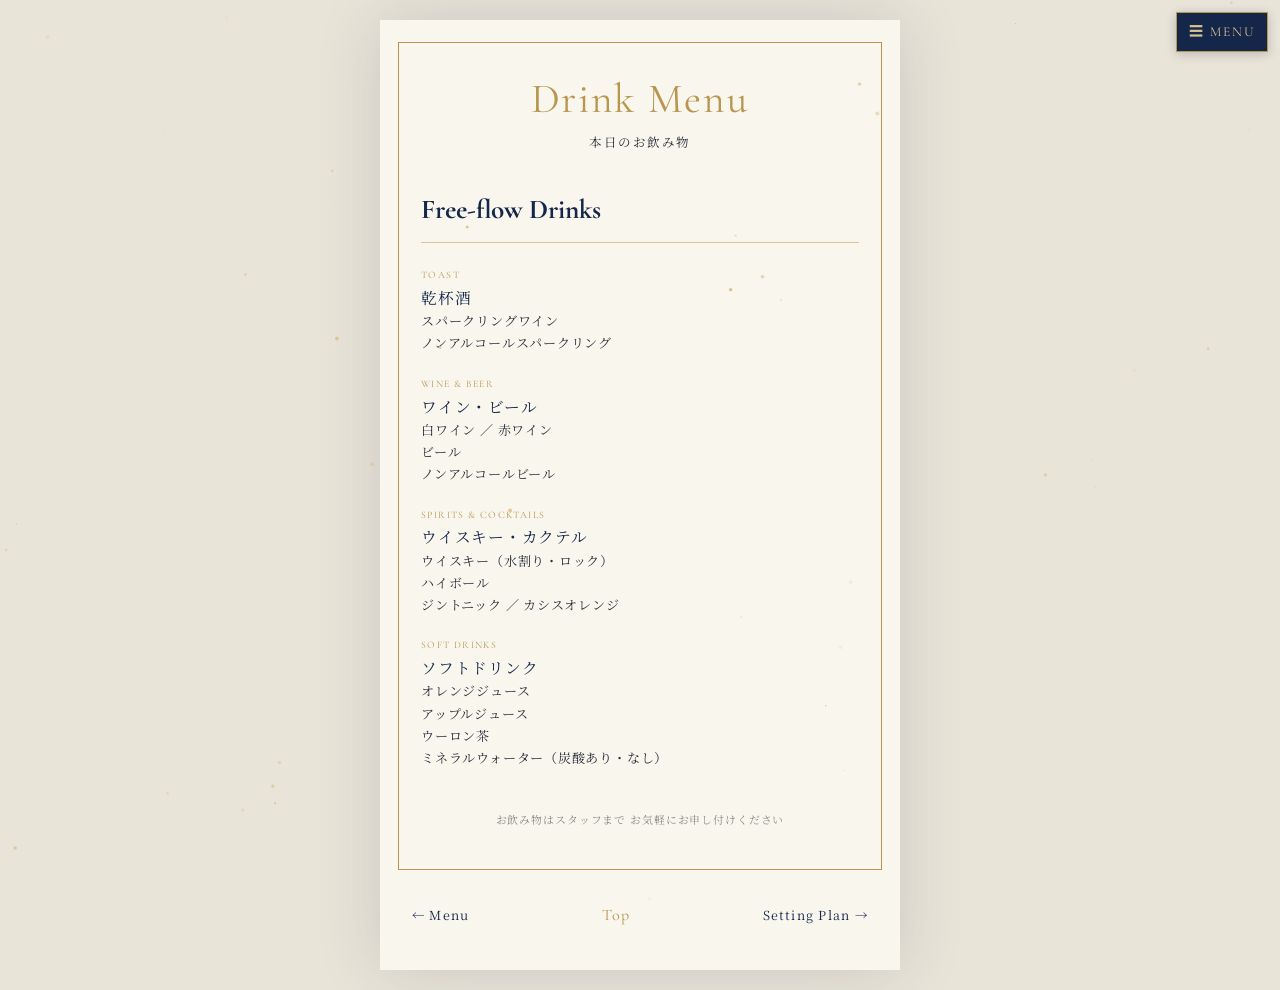
==== drink.html @ 16838f3b "Add files via upload" ====
<!DOCTYPE html>
<html lang="ja">
<head>
<meta charset="UTF-8">
<meta name="viewport" content="width=device-width,initial-scale=1">
<title>Drink Menu | With Our Love</title>
<link rel="preconnect" href="https://fonts.googleapis.com">
<link rel="preconnect" href="https://fonts.gstatic.com" crossorigin>
<link href="https://fonts.googleapis.com/css2?family=Cormorant+Garamond:ital,wght@0,300;0,400;0,500;1,400&family=Noto+Serif+JP:wght@400;500;700&display=swap" rel="stylesheet">
<link rel="stylesheet" href="css/style.css">
</head>
<body>
<canvas id="sparkle"></canvas>
<main class="book">
<div class="frame">
  <header class="head rv"><h1 class="en">Drink Menu</h1><p class="ja">本日のお飲み物</p></header>
  <h2 class="course-t rv">Free-flow Drinks</h2>
  <div class="dish rv"><p class="lb">TOAST</p><p class="nm">乾杯酒</p><p class="sm">スパークリングワイン</p><p class="sm">ノンアルコールスパークリング</p></div>
  <div class="dish rv"><p class="lb">WINE &amp; BEER</p><p class="nm">ワイン・ビール</p><p class="sm">白ワイン ／ 赤ワイン</p><p class="sm">ビール</p><p class="sm">ノンアルコールビール</p></div>
  <div class="dish rv"><p class="lb">SPIRITS &amp; COCKTAILS</p><p class="nm">ウイスキー・カクテル</p><p class="sm">ウイスキー（水割り・ロック）</p><p class="sm">ハイボール</p><p class="sm">ジントニック ／ カシスオレンジ</p></div>
  <div class="dish rv"><p class="lb">SOFT DRINKS</p><p class="nm">ソフトドリンク</p><p class="sm">オレンジジュース</p><p class="sm">アップルジュース</p><p class="sm">ウーロン茶</p><p class="sm">ミネラルウォーター（炭酸あり・なし）</p></div>
  <p class="foot-note rv">お飲み物はスタッフまで お気軽にお申し付けください</p>

</div>
<nav class="pager" id="pager"></nav>
</main>
<script src="js/main.js"></script>
</body>
</html>
---- css/style.css ----
/* ===== With Our Love — Profile Book (共通CSS) ===== */
:root{
  --navy:#14274a; --navy-deep:#0d1b36; --cream:#f9f6ee; --paper:#fbf9f3;
  --gold:#b8964f; --gold-soft:#d9c28f; --ink:#2a2f3a; --mute:#8b8a85;
  --en:'Cormorant Garamond','Times New Roman',serif;
  --ja:'Noto Serif JP','Hiragino Mincho ProN','Yu Mincho',serif;
}
*{box-sizing:border-box;margin:0;padding:0}
html{scroll-behavior:smooth}
body{font-family:var(--ja);color:var(--ink);background:#e9e4d8;line-height:1.9;
  -webkit-font-smoothing:antialiased;min-height:100vh;overflow-x:hidden;
  animation:pagein .7s ease both}
body.leaving{opacity:0;transition:opacity .35s ease}
@keyframes pagein{from{opacity:0}to{opacity:1}}
a{color:inherit;text-decoration:none}
#sparkle{position:fixed;inset:0;width:100%;height:100%;pointer-events:none;z-index:50}

.book{max-width:520px;margin:0 auto;background:var(--cream);min-height:100vh;
  padding:22px 18px 28px;position:relative;box-shadow:0 0 60px rgba(20,39,74,.15)}
.frame{border:1px solid var(--gold);padding:34px 22px 40px;min-height:calc(100vh - 100px);position:relative}
.head{text-align:center;margin-bottom:30px}
.head .en{font-family:var(--en);font-weight:400;font-size:2.6rem;letter-spacing:.04em;color:var(--gold);line-height:1.1}
.head .ja{font-size:.78rem;letter-spacing:.2em;margin-top:8px}
.orn{display:flex;align-items:center;justify-content:center;gap:10px;margin:22px auto;color:var(--gold);max-width:200px}
.orn::before,.orn::after{content:"";flex:1;height:1px;background:var(--gold)}
.orn i{width:5px;height:5px;background:var(--gold);transform:rotate(45deg)}
.foot-note{text-align:center;font-size:.68rem;color:var(--mute);margin-top:34px;letter-spacing:.08em}
.closing{text-align:center;font-family:var(--en);font-style:italic;color:var(--gold);font-size:1.05rem;margin-top:30px}

.pager{display:flex;justify-content:space-between;align-items:center;margin-top:20px;font-size:.78rem;letter-spacing:.1em}
.pager a{padding:10px 14px;color:var(--navy);border-bottom:1px solid transparent;transition:.25s}
.pager a:hover{border-color:var(--gold);color:var(--gold)}
.pager .home{font-family:var(--en);font-size:1rem;color:var(--gold)}
body.navy .pager a{color:var(--gold-soft)}
.float-menu{position:fixed;top:12px;right:12px;z-index:60;background:var(--navy);color:var(--gold-soft);border:1px solid var(--gold);
  font-family:var(--en);font-size:.85rem;letter-spacing:.15em;padding:6px 12px;box-shadow:0 2px 10px rgba(0,0,0,.2)}
.float-menu:hover{background:var(--gold);color:var(--navy)}
body.navy .float-menu{background:var(--cream);color:var(--navy)}

.rv{opacity:0;transform:translateY(14px);transition:opacity .8s ease,transform .8s ease}
.rv.in{opacity:1;transform:none}

body.navy{background:var(--navy-deep)}
body.navy .book{background:var(--navy);color:#e8e3d3;box-shadow:none}
body.navy .frame{border-color:rgba(184,150,79,.7)}
body.navy .head .en{color:var(--gold-soft)}

/* Index */
.hero{text-align:center;padding:40px 0 10px}
.hero .en{font-family:var(--en);font-size:3.1rem;line-height:1.1;color:var(--gold-soft);font-weight:300;letter-spacing:.03em}
.hero .sub{font-size:.8rem;letter-spacing:.3em;margin-top:14px}
.hero .names{font-size:1.15rem;letter-spacing:.2em;margin-top:26px;color:#fff}
.hero .names span{font-family:var(--en);font-style:italic;color:var(--gold);margin:0 .6em}
.hero .date{font-family:var(--en);letter-spacing:.2em;color:var(--gold-soft);margin-top:8px;font-size:.95rem}
.lead{font-size:.8rem;text-align:center;letter-spacing:.12em;margin:8px 0 26px;color:#cfc9b8}
.menu-list{list-style:none;display:grid;gap:12px}
.menu-list a{display:flex;align-items:center;gap:16px;padding:16px 18px;border:1px solid rgba(184,150,79,.55);
  position:relative;overflow:hidden;transition:transform .3s,border-color .3s,background .3s}
.menu-list a::after{content:"";position:absolute;top:0;left:-60%;width:40%;height:100%;
  background:linear-gradient(100deg,transparent,rgba(217,194,143,.28),transparent);transform:skewX(-20deg);transition:left .7s}
.menu-list a:hover,.menu-list a:focus-visible{transform:translateY(-2px);background:rgba(184,150,79,.1);border-color:var(--gold-soft)}
.menu-list a:hover::after{left:130%}
.menu-list .ic{font-family:var(--en);font-size:1.6rem;color:var(--gold);width:2.2rem;text-align:center;line-height:1}
.menu-list .tt{display:block;font-family:var(--en);font-size:1.45rem;color:var(--gold-soft);line-height:1.2}
.menu-list .ds{display:block;font-size:.72rem;letter-spacing:.12em;color:#cfc9b8}
.menu-list .ar{margin-left:auto;color:var(--gold);font-family:var(--en);font-size:1.2rem}
.cheer{display:block;margin:28px auto 0;background:none;border:1px solid var(--gold);color:var(--gold-soft);
  font-family:var(--en);font-size:1.1rem;letter-spacing:.2em;padding:10px 26px;cursor:pointer;transition:.3s}
.cheer:hover{background:var(--gold);color:var(--navy)}

#opening{position:fixed;inset:0;z-index:100;background:transparent;transition:visibility 0s 3s;overflow:hidden}
#opening .light{position:absolute;inset:0;z-index:1;opacity:0;
  background:radial-gradient(ellipse 60% 70% at 50% 50%,#fff8e0 0%,#f1dca0 30%,rgba(217,194,143,.55) 55%,rgba(20,39,74,0) 80%);transition:opacity .5s}
#opening .seam{position:absolute;left:50%;top:0;height:100%;width:2px;margin-left:-1px;z-index:2;
  background:linear-gradient(transparent,#fff3c4 15%,#fff 50%,#fff3c4 85%,transparent);opacity:0;filter:blur(.5px);transition:width 1.4s ease-in,margin 1.4s ease-in,opacity .6s}
#opening .stage{position:absolute;inset:0;z-index:3;perspective:1400px;pointer-events:none}
#opening .door{position:absolute;top:0;width:50%;height:100%;background:linear-gradient(180deg,#0f1f3c,#14274a 45%,#0d1b36);
  box-shadow:inset 0 0 60px rgba(0,0,0,.45);transition:transform 2.2s cubic-bezier(.55,0,.15,1),filter 2.2s;backface-visibility:hidden}
#opening .door.l{left:0;transform-origin:0 50%}#opening .door.r{right:0;transform-origin:100% 50%}
#opening .door::before{content:"";position:absolute;inset:14px;border:1px solid var(--gold);pointer-events:none}
#opening .door.l::before{border-right-color:transparent}#opening .door.r::before{border-left-color:transparent}
#opening .panel{position:absolute;left:12%;right:12%;border:1px solid rgba(184,150,79,.65);box-shadow:inset 0 0 0 5px rgba(20,39,74,1),inset 0 0 0 6px rgba(184,150,79,.3)}
#opening .panel.p1{top:9%;height:46%}#opening .panel.p2{top:60%;height:30%}
#opening .door.l .panel{right:6%}#opening .door.r .panel{left:6%}
#opening .knob{position:absolute;top:52%;width:16px;height:16px;border-radius:50%;
  background:radial-gradient(circle at 35% 30%,#fff3c4,#b8964f 60%,#7c6125);box-shadow:0 0 0 3px rgba(184,150,79,.25),0 2px 6px rgba(0,0,0,.5)}
#opening .door.l .knob{right:22px}#opening .door.r .knob{left:22px}
#opening .c{position:absolute;left:0;right:0;top:50%;transform:translateY(-50%);z-index:4;text-align:center;color:var(--gold-soft);transition:opacity .5s}
#opening .c .t{font-family:var(--en);font-size:2.6rem;font-weight:300;letter-spacing:.05em;text-shadow:0 0 18px rgba(13,27,54,.9)}
#opening .c .s{font-size:.78rem;letter-spacing:.3em;margin:8px 0 34px;color:#e8e3d3;text-shadow:0 0 12px rgba(13,27,54,.9)}
#opening button{background:rgba(13,27,54,.85);color:var(--gold-soft);border:1px solid var(--gold);padding:13px 38px;font-family:var(--en);
  font-size:1.15rem;letter-spacing:.3em;cursor:pointer;animation:pulse 2s infinite}
#opening .hint{display:block;font-size:.66rem;letter-spacing:.2em;margin-top:14px;color:#cfc9b8;text-shadow:0 0 10px #0d1b36}
@keyframes pulse{0%,100%{box-shadow:0 0 0 0 rgba(184,150,79,.55)}50%{box-shadow:0 0 0 12px rgba(184,150,79,0)}}
#opening .intro{position:absolute;inset:0;z-index:6;background:var(--navy-deep);display:flex;flex-direction:column;align-items:center;justify-content:center;
  color:#fff;text-align:center;transition:opacity 1.2s ease;pointer-events:auto}
#opening .intro .nm{font-size:1.5rem;letter-spacing:.24em;opacity:0;animation:nm 1.6s ease .3s forwards}
#opening .intro .nm span{font-family:var(--en);font-style:italic;color:var(--gold);margin:0 .5em}
#opening .intro .dt{font-family:var(--en);letter-spacing:.3em;color:var(--gold-soft);margin-top:18px;font-size:.95rem;opacity:0;animation:nm 1.6s ease 1s forwards}
@keyframes nm{from{opacity:0;transform:translateY(10px)}to{opacity:1;transform:none}}
#opening.ready .intro{opacity:0;pointer-events:none}
#opening:not(.ready) .c,#opening:not(.ready) .stage{visibility:hidden}
/* 1) ドキドキ：扉が鼓動し、隙間から光がもれる */
#opening.knock .c{opacity:0}
#opening.knock .seam{opacity:1;width:14px;margin-left:-7px}
#opening.knock .light{opacity:.35;transition:opacity 1.4s ease-in}
/* 2) 開扉 */
#opening.open .light{opacity:1;transition:opacity .6s}
#opening.open .seam{width:100vw;margin-left:-50vw;opacity:0;transition:width 1s,margin 1s,opacity 1.2s .3s}
#opening.open .door.l{transform:rotateY(-112deg);filter:brightness(.55)}
#opening.open .door.r{transform:rotateY(112deg);filter:brightness(.55)}
#opening.fade .light{opacity:0;transition:opacity 1.2s}
#opening.done{visibility:hidden;pointer-events:none}
body.locked{overflow:hidden}
.hero-in>*{opacity:0;transform:translateY(16px)}
body.opened .hero-in>*{animation:rise 1s ease forwards}
body.opened .hero-in>*:nth-child(2){animation-delay:.25s}body.opened .hero-in>*:nth-child(3){animation-delay:.5s}
body.opened .hero-in>*:nth-child(4){animation-delay:.75s}body.opened .hero-in>*:nth-child(5){animation-delay:1s}
@keyframes rise{to{opacity:1;transform:none}}

/* Message */
.msg p{text-align:center;font-size:.86rem;letter-spacing:.1em;line-height:2.3;margin-bottom:26px;color:#e8e3d3}
.sign{text-align:center;margin-top:30px}
.sign .d{font-size:.72rem;letter-spacing:.15em;color:var(--gold-soft)}
.sign .n{font-size:1.15rem;letter-spacing:.14em;color:#fff;margin-top:6px}
.sign .n span{font-family:var(--en);font-style:italic;color:var(--gold);margin:0 .5em}
body.navy .closing{font-size:1.25rem}

/* Profile */
.tag{display:block;width:100%;background:var(--navy);color:var(--gold-soft);text-align:center;border-radius:99px;
  font-family:var(--en);font-size:1rem;letter-spacing:.2em;padding:2px 0;margin:26px 0 18px}
.person{display:flex;gap:18px;align-items:center;margin-bottom:18px}
.person.rev{flex-direction:row-reverse;text-align:right}
.photo{flex:none;width:118px;height:118px;border-radius:50%;background:#d6d6d6;overflow:hidden;
  border:2px solid #fff;box-shadow:0 0 0 1px var(--gold-soft);transition:transform .5s}
.photo:hover{transform:scale(1.06) rotate(-2deg)}
.photo img{width:100%;height:100%;object-fit:cover;display:block}
.person h2{font-size:1.5rem;font-weight:500;letter-spacing:.12em;line-height:1.3;color:var(--navy)}
.person .rm{font-family:var(--en);color:var(--gold);font-size:1.05rem;border-bottom:1px solid var(--gold-soft);display:inline-block;margin-bottom:6px}
.person .bd{font-size:.88rem;letter-spacing:.08em}
.facts{list-style:none}
.facts li{display:flex;gap:10px;font-size:.84rem;color:var(--gold);padding:6px 0;border-bottom:1px dotted var(--gold-soft);letter-spacing:.04em}
.facts li b{flex:none;width:1.5em;height:1.5em;border-radius:50%;background:var(--gold);color:#fff;font-size:.72rem;display:flex;
  align-items:center;justify-content:center;margin-top:.25em;font-weight:500}
.facts small{display:block;font-size:.66rem;color:var(--mute);letter-spacing:.1em}

/* Story */
.tl{position:relative;padding-left:96px}
.tl::before{content:"";position:absolute;left:78px;top:8px;bottom:8px;width:1px;background:var(--gold-soft)}
.ev{position:relative;margin-bottom:38px;opacity:0;transform:translateY(14px);transition:opacity .8s,transform .8s}
.ev.in{opacity:1;transform:none}
.ev .yr{position:absolute;left:-96px;top:2px;width:68px;font-family:var(--en);color:var(--gold);font-size:.92rem;text-align:right;letter-spacing:.04em}
.ev::before{content:"";position:absolute;left:-22px;top:9px;width:9px;height:9px;border-radius:50%;background:var(--cream);
  border:1px solid var(--gold);transition:.5s .3s}
.ev.in::before{background:var(--gold);box-shadow:0 0 0 5px rgba(184,150,79,.2)}
.ev h2{font-size:1.1rem;font-weight:700;color:var(--navy);letter-spacing:.08em;line-height:1.5;margin-bottom:6px}
.ev p{font-size:.82rem;line-height:1.95;letter-spacing:.04em}
.ev.now h2{color:var(--gold)}

/* Wedding Day */
.daybar{background:var(--navy);color:#fff;text-align:center;padding:12px 8px;margin-bottom:6px}
.daybar .d{font-family:var(--en);font-size:1.3rem;letter-spacing:.1em;color:var(--gold-soft)}
.daybar .p{font-size:.64rem;letter-spacing:.14em}
.sch{list-style:none}
.sch li{display:flex;gap:16px;align-items:baseline;padding:13px 4px;border-bottom:1px solid rgba(184,150,79,.35);position:relative;transition:background .4s}
.sch .tm{flex:none;width:72px;font-family:var(--en);font-size:1.45rem;color:var(--gold);letter-spacing:.02em}
.sch .bd{flex:1}
.sch .tt{display:flex;justify-content:space-between;align-items:baseline;gap:8px;font-size:.95rem;font-weight:500;color:var(--navy);letter-spacing:.04em}
.sch .tt em{font-family:var(--en);font-style:normal;font-size:.6rem;color:var(--gold);letter-spacing:.1em;white-space:nowrap}
.sch .ds{font-size:.72rem;color:var(--mute);letter-spacing:.06em}
.sch li.now{background:rgba(184,150,79,.14)}
.sch li.now::after{content:"NOW";position:absolute;right:4px;top:-1px;background:var(--gold);color:#fff;font-family:var(--en);font-size:.62rem;padding:0 8px;letter-spacing:.2em}

/* Menu / Drink */
.course-t{font-family:var(--en);font-size:1.7rem;color:var(--navy);padding-bottom:6px;border-bottom:1px solid rgba(184,150,79,.5);margin-bottom:8px}
.dish{padding:15px 0 5px}
.dish .lb{font-family:var(--en);font-size:.62rem;color:var(--gold);letter-spacing:.14em}
.dish .nm{font-size:.98rem;color:var(--navy);letter-spacing:.05em;line-height:1.6}
.dish .sb{font-size:.72rem;color:var(--mute);letter-spacing:.06em}
.dish .sm{font-size:.82rem;color:var(--ink);letter-spacing:.06em;line-height:1.7}

/* Seating */
.main-tbl{background:var(--navy);color:#fff;text-align:center;padding:10px 6px 12px}
.main-tbl small{display:block;font-family:var(--en);font-size:.6rem;color:var(--gold-soft);letter-spacing:.2em}
.main-tbl .nn{font-size:1.05rem;letter-spacing:.16em;display:flex;justify-content:center;gap:34px}
.main-lb{display:flex;justify-content:space-between;font-size:.58rem;color:var(--gold);padding:5px 30px;letter-spacing:.08em}
.map{position:relative;height:200px;margin:4px 0 6px}
.map button{position:absolute;width:38px;height:38px;border-radius:50%;background:var(--navy);color:var(--gold-soft);border:1px solid var(--gold);
  font-family:var(--en);font-size:1.15rem;cursor:pointer;transform:translate(-50%,-50%);transition:.3s}
.map button:hover,.map button.on{background:var(--gold);color:var(--navy);transform:translate(-50%,-50%) scale(1.22);box-shadow:0 0 0 6px rgba(184,150,79,.25)}
.map .ent{position:absolute;left:50%;bottom:0;transform:translateX(-50%);font-size:.6rem;color:var(--gold);letter-spacing:.2em;display:flex;align-items:center;gap:8px;width:160px}
.map .ent::before,.map .ent::after{content:"";flex:1;height:1px;background:var(--gold-soft)}
.finder{margin:18px 0 14px}
.finder input{width:100%;padding:12px 14px;border:1px solid var(--gold);background:#fff;font-family:var(--ja);font-size:.88rem;letter-spacing:.08em;border-radius:0;color:var(--ink)}
.finder input:focus{outline:2px solid var(--gold-soft);outline-offset:1px}
.finder .res{font-size:.8rem;color:var(--navy);margin-top:8px;min-height:1.6em;letter-spacing:.06em}
.tbl{background:var(--paper);border:1px solid rgba(184,150,79,.6);padding:12px 16px 10px;margin-bottom:14px;scroll-margin-top:16px;transition:box-shadow .4s,border-color .4s,opacity .3s}
.tbl.flash{border-color:var(--gold);box-shadow:0 0 0 4px rgba(184,150,79,.3)}
.tbl h3{display:flex;align-items:baseline;gap:10px;border-bottom:1px solid rgba(184,150,79,.4);padding-bottom:4px;margin-bottom:6px;font-weight:400}
.tbl h3 b{font-family:var(--en);font-size:1.7rem;color:var(--gold);font-weight:400;line-height:1}
.tbl h3 span{font-size:.68rem;letter-spacing:.1em;color:var(--navy)}
.tbl ul{list-style:none;display:grid;grid-template-columns:1fr 1fr;gap:2px 12px}
.tbl li{padding:5px 0;font-size:.92rem;letter-spacing:.06em}
.tbl li small{display:block;font-size:.56rem;color:var(--mute);letter-spacing:.06em;line-height:1.3}
.tbl li.hit{background:linear-gradient(transparent 55%,rgba(217,194,143,.7) 55%);font-weight:700}
.tbl.dim{opacity:.4}

@media(min-width:700px){body{padding:20px 0}.book{min-height:auto}}
@media(prefers-reduced-motion:reduce){#opening .door{transition:none!important}*{animation:none!important;transition:none!important}.rv,.ev,.hero-in>*{opacity:1;transform:none}}
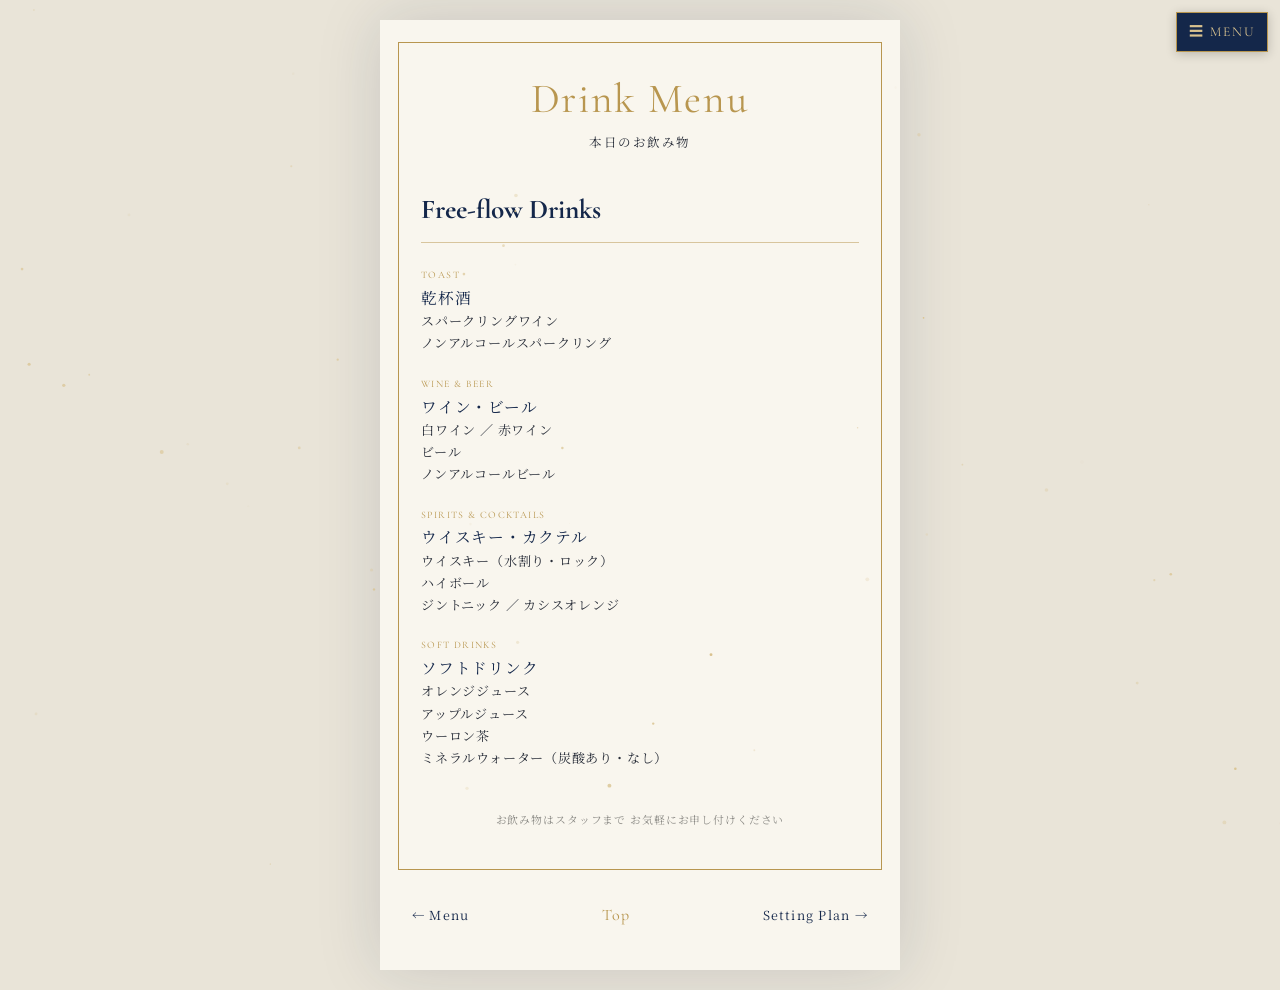
==== commit 8a522b60: "Add files via upload" ====
--- a/drink.html
+++ b/drink.html
@@ -2,6 +2,7 @@
 <html lang="ja">
 <head>
 <meta charset="UTF-8">
+<meta name="robots" content="noindex,nofollow">
 <meta name="viewport" content="width=device-width,initial-scale=1">
 <title>Drink Menu | With Our Love</title>
 <link rel="preconnect" href="https://fonts.googleapis.com">
--- a/css/style.css
+++ b/css/style.css
@@ -68,49 +68,6 @@
   font-family:var(--en);font-size:1.1rem;letter-spacing:.2em;padding:10px 26px;cursor:pointer;transition:.3s}
 .cheer:hover{background:var(--gold);color:var(--navy)}
 
-#opening{position:fixed;inset:0;z-index:100;background:transparent;transition:visibility 0s 3s;overflow:hidden}
-#opening .light{position:absolute;inset:0;z-index:1;opacity:0;
-  background:radial-gradient(ellipse 60% 70% at 50% 50%,#fff8e0 0%,#f1dca0 30%,rgba(217,194,143,.55) 55%,rgba(20,39,74,0) 80%);transition:opacity .5s}
-#opening .seam{position:absolute;left:50%;top:0;height:100%;width:2px;margin-left:-1px;z-index:2;
-  background:linear-gradient(transparent,#fff3c4 15%,#fff 50%,#fff3c4 85%,transparent);opacity:0;filter:blur(.5px);transition:width 1.4s ease-in,margin 1.4s ease-in,opacity .6s}
-#opening .stage{position:absolute;inset:0;z-index:3;perspective:1400px;pointer-events:none}
-#opening .door{position:absolute;top:0;width:50%;height:100%;background:linear-gradient(180deg,#0f1f3c,#14274a 45%,#0d1b36);
-  box-shadow:inset 0 0 60px rgba(0,0,0,.45);transition:transform 2.2s cubic-bezier(.55,0,.15,1),filter 2.2s;backface-visibility:hidden}
-#opening .door.l{left:0;transform-origin:0 50%}#opening .door.r{right:0;transform-origin:100% 50%}
-#opening .door::before{content:"";position:absolute;inset:14px;border:1px solid var(--gold);pointer-events:none}
-#opening .door.l::before{border-right-color:transparent}#opening .door.r::before{border-left-color:transparent}
-#opening .panel{position:absolute;left:12%;right:12%;border:1px solid rgba(184,150,79,.65);box-shadow:inset 0 0 0 5px rgba(20,39,74,1),inset 0 0 0 6px rgba(184,150,79,.3)}
-#opening .panel.p1{top:9%;height:46%}#opening .panel.p2{top:60%;height:30%}
-#opening .door.l .panel{right:6%}#opening .door.r .panel{left:6%}
-#opening .knob{position:absolute;top:52%;width:16px;height:16px;border-radius:50%;
-  background:radial-gradient(circle at 35% 30%,#fff3c4,#b8964f 60%,#7c6125);box-shadow:0 0 0 3px rgba(184,150,79,.25),0 2px 6px rgba(0,0,0,.5)}
-#opening .door.l .knob{right:22px}#opening .door.r .knob{left:22px}
-#opening .c{position:absolute;left:0;right:0;top:50%;transform:translateY(-50%);z-index:4;text-align:center;color:var(--gold-soft);transition:opacity .5s}
-#opening .c .t{font-family:var(--en);font-size:2.6rem;font-weight:300;letter-spacing:.05em;text-shadow:0 0 18px rgba(13,27,54,.9)}
-#opening .c .s{font-size:.78rem;letter-spacing:.3em;margin:8px 0 34px;color:#e8e3d3;text-shadow:0 0 12px rgba(13,27,54,.9)}
-#opening button{background:rgba(13,27,54,.85);color:var(--gold-soft);border:1px solid var(--gold);padding:13px 38px;font-family:var(--en);
-  font-size:1.15rem;letter-spacing:.3em;cursor:pointer;animation:pulse 2s infinite}
-#opening .hint{display:block;font-size:.66rem;letter-spacing:.2em;margin-top:14px;color:#cfc9b8;text-shadow:0 0 10px #0d1b36}
-@keyframes pulse{0%,100%{box-shadow:0 0 0 0 rgba(184,150,79,.55)}50%{box-shadow:0 0 0 12px rgba(184,150,79,0)}}
-#opening .intro{position:absolute;inset:0;z-index:6;background:var(--navy-deep);display:flex;flex-direction:column;align-items:center;justify-content:center;
-  color:#fff;text-align:center;transition:opacity 1.2s ease;pointer-events:auto}
-#opening .intro .nm{font-size:1.5rem;letter-spacing:.24em;opacity:0;animation:nm 1.6s ease .3s forwards}
-#opening .intro .nm span{font-family:var(--en);font-style:italic;color:var(--gold);margin:0 .5em}
-#opening .intro .dt{font-family:var(--en);letter-spacing:.3em;color:var(--gold-soft);margin-top:18px;font-size:.95rem;opacity:0;animation:nm 1.6s ease 1s forwards}
-@keyframes nm{from{opacity:0;transform:translateY(10px)}to{opacity:1;transform:none}}
-#opening.ready .intro{opacity:0;pointer-events:none}
-#opening:not(.ready) .c,#opening:not(.ready) .stage{visibility:hidden}
-/* 1) ドキドキ：扉が鼓動し、隙間から光がもれる */
-#opening.knock .c{opacity:0}
-#opening.knock .seam{opacity:1;width:14px;margin-left:-7px}
-#opening.knock .light{opacity:.35;transition:opacity 1.4s ease-in}
-/* 2) 開扉 */
-#opening.open .light{opacity:1;transition:opacity .6s}
-#opening.open .seam{width:100vw;margin-left:-50vw;opacity:0;transition:width 1s,margin 1s,opacity 1.2s .3s}
-#opening.open .door.l{transform:rotateY(-112deg);filter:brightness(.55)}
-#opening.open .door.r{transform:rotateY(112deg);filter:brightness(.55)}
-#opening.fade .light{opacity:0;transition:opacity 1.2s}
-#opening.done{visibility:hidden;pointer-events:none}
 body.locked{overflow:hidden}
 .hero-in>*{opacity:0;transform:translateY(16px)}
 body.opened .hero-in>*{animation:rise 1s ease forwards}
@@ -206,4 +163,4 @@
 .tbl.dim{opacity:.4}
 
 @media(min-width:700px){body{padding:20px 0}.book{min-height:auto}}
-@media(prefers-reduced-motion:reduce){#opening .door{transition:none!important}*{animation:none!important;transition:none!important}.rv,.ev,.hero-in>*{opacity:1;transform:none}}
+@media(prefers-reduced-motion:reduce){*{animation:none!important;transition:none!important}.rv,.ev,.hero-in>*{opacity:1;transform:none}}
